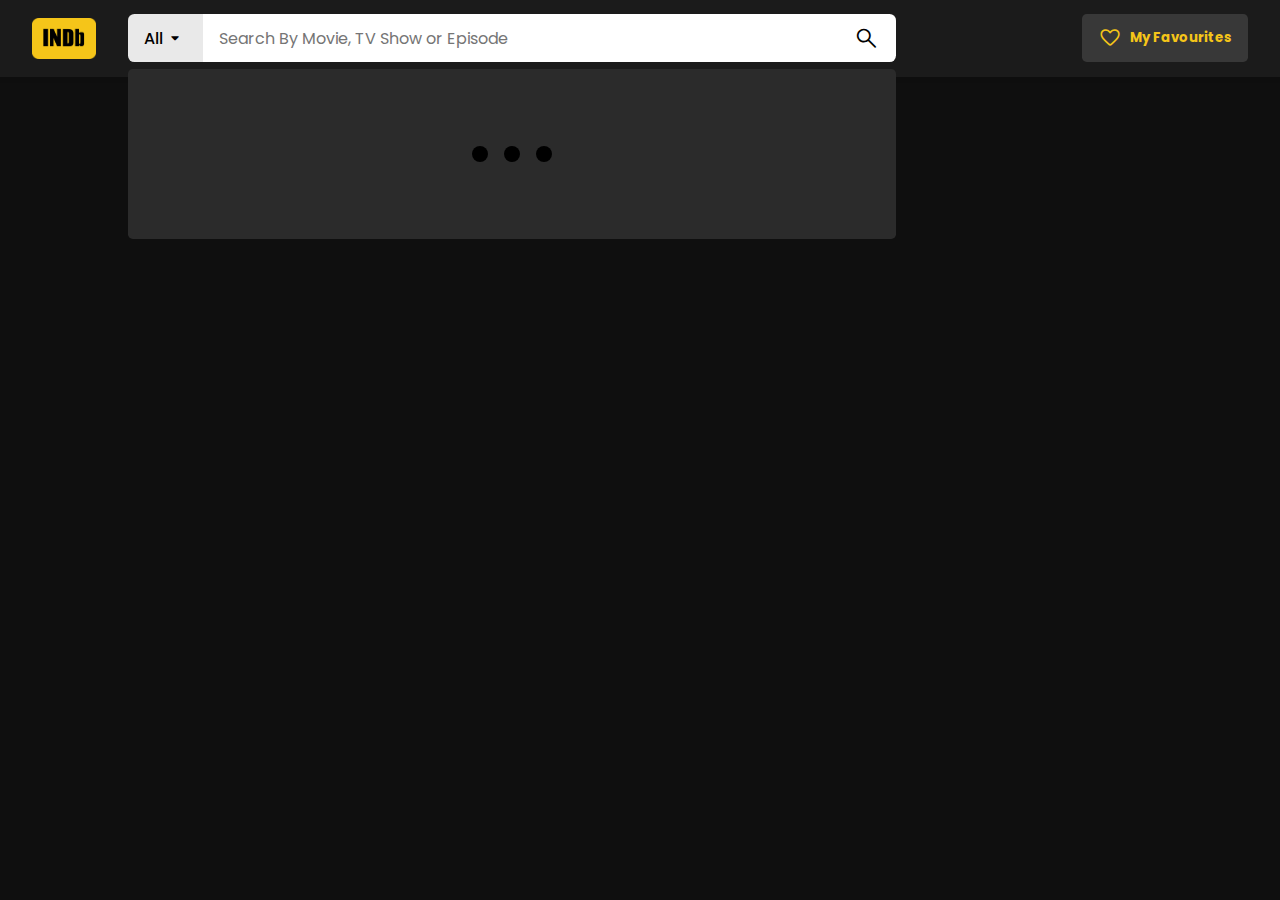
==== index.html @ 8de42b8b "minor" ====
<!DOCTYPE html>
<html lang="en">
  <head>
    <meta charset="UTF-8" />
    <meta name="viewport" content="width=device-width, initial-scale=1.0" />
    <link
      rel="stylesheet"
      href="https://fonts.googleapis.com/css2?family=Material+Symbols+Rounded:opsz,wght,FILL,GRAD@20..48,100..700,0..1,-50..200"
    />
    <link rel="stylesheet" href="style.css" />
    <title>Document</title>
  </head>
  <body>
    <nav>
      <div class="nav-bar">
        <div class="logo">
          <img src="logo.png" alt="" />
        </div>
        <div class="search-bar">
          <div id="category-options-button">
            <span id="selected-option" style="white-space: nowrap">All</span>
            <div class="material-icon-parent">
              <span class="material-symbols-rounded"> arrow_drop_down </span>
            </div>
          </div>
          <input
            type="text"
            id="search-box"
            autocomplete="off"
            placeholder="Search By Movie, TV Show or Episode"
          />
          <button id="search-btn">
            <div class="material-icon-parent">
              <span class="material-symbols-rounded" style="font-size: 1.7rem">
                search
              </span>
            </div>
          </button>
        </div>
        <div class="my-fav-container">
          <button
            id="my-fav-btn"
            style="display: flex; align-items: center; gap: 0.5rem"
          >
            <div class="material-icon-parent">
              <span class="material-symbols-rounded"> favorite </span>
            </div>
            My Favourites
          </button>
        </div>
        <div class="category-menu-items">
          <div class="category-options">
            <div class="category-option" onclick="CategoryOptionSelected(0)">
              <div class="category-option-data">
                <span class="material-symbols-rounded"> search </span>
              </div>
              <div class="category-option-data">All</div>
            </div>
            <div class="category-option" onclick="CategoryOptionSelected(1)">
              <div class="category-option-data">
                <span class="material-symbols-rounded"> movie </span>
              </div>
              <div class="category-option-data">Movies</div>
            </div>
            <div class="category-option" onclick="CategoryOptionSelected(2)">
              <div class="category-option-data">
                <span class="material-symbols-rounded"> live_tv </span>
              </div>
              <div class="category-option-data">Tv Shows</div>
            </div>
            <div class="category-option" onclick="CategoryOptionSelected(3)">
              <div class="category-option-data">
                <span class="material-symbols-rounded"> video_library </span>
              </div>
              <div class="category-option-data">Episodes</div>
            </div>
          </div>
        </div>
        <div class="search-results-container">
          <div class="initial-loading-indicator">
            <div class="loading-dot-container">
              <div class="loading-dot" id="loading-dot-1"></div>
            </div>
            <div class="loading-dot-container">
              <div class="loading-dot" id="loading-dot-2"></div>
            </div>
            <div class="loading-dot-container">
              <div class="loading-dot" id="loading-dot-3"></div>
            </div>
          </div>
        </div>
      </div>
    </nav>
    <script src="app.js"></script>
  </body>
</html>
---- style.css ----
@import url("https://fonts.googleapis.com/css2?family=Poppins:ital,wght@0,100;0,200;0,300;0,400;0,500;0,600;0,700;0,800;0,900;1,100;1,200;1,300;1,400;1,500;1,600;1,700;1,800;1,900&display=swap");

* {
  margin: 0;
  padding: 0;
  font-family: "Poppins", sans-serif;
}
.material-symbols-rounded {
  font-variation-settings: "FILL" 0, "wght" 300, "GRAD" 0, "opsz" 24;
}
.material-icon-parent {
  display: flex;
  justify-content: center;
  align-items: center;
}

body {
  position: relative;
  background-color: rgb(15, 15, 15);
}

.nav-bar {
  box-sizing: border-box;
  width: 100%;
  height: 3rem;
  padding: 2.4rem 2rem;
  background-color: rgb(27, 27, 27);
  box-shadow: rgba(0, 0, 0, 0.04) 0px 3px 5px;
  display: flex;
  align-items: center;
  justify-content: left;
  gap: 2rem;
  position: relative;
}

.category-menu-items {
  position: absolute;
  top: 3.9rem;
  left: 8rem;
  border-radius: 0.1rem;
  overflow: hidden;
  box-shadow: rgba(89, 89, 89, 0.2) 0px 18px 50px -10px;
  display: none;
  z-index: 10;
}
.category-options {
  display: flex;
  flex-direction: column;
  background-color: rgb(52, 52, 52);
}
.category-option {
  padding-left: 0.5rem;
  padding-right: 3rem;
  padding-top: 0.5rem;
  padding-bottom: 0.5rem;
  width: 100%;
  display: flex;
  gap: 2rem;
  flex-grow: 1;
  cursor: pointer;
}
.category-option:hover {
  background-color: rgb(48, 48, 48);
}

.category-option-data {
  display: flex;
  justify-content: left;
  align-items: center;

  color: white;
}

.logo {
  width: 4rem;
  display: flex;
  flex-direction: column;
  justify-content: center;
}

.logo img {
  width: 100%;
  height: auto;
}

.search-bar {
  width: 60vw;
  height: 3rem;
  display: flex;
  align-items: center;
  overflow: hidden;
  border-radius: 0.4rem;
}
#search-box {
  width: 100%;
  height: 100%;
  box-sizing: border-box;
  border-radius: 0;
  border: none;
  padding-left: 1rem;
  font-size: 1rem;
}
#search-box:focus {
  outline: none;
  border: none;
}

#category-options-button {
  height: 100%;
  padding: 0 1rem;
  border-radius: 0;
  cursor: pointer;
  font-weight: 500;
  font-size: 1rem;
  display: flex;
  justify-content: center;
  align-items: center;
  background-color: rgb(233, 233, 233);
  position: relative;
}

#category-options-button:hover {
  background-color: rgb(223, 223, 223);
}

#search-btn {
  height: 100%;
  box-sizing: border-box;
  padding: 0 1rem;
  border-radius: 0;
  border: none;
  background-color: white;
  cursor: pointer;
}
.my-fav-container {
  flex-grow: 1;
  display: flex;
  flex-direction: row-reverse;
  align-items: center;
  height: 2.2rem;
}
#my-fav-btn {
  height: 100%;
  padding: 0.4rem 1rem;
  box-sizing: border-box;
  font-weight: 700;
  border-radius: 0.3rem;
  box-sizing: content-box;
  border-style: none;
  color: #f5c519;
  background-color: rgb(56, 56, 56);
}

.search-results-container {
  background-color: rgb(43, 43, 43);
  position: absolute;
  z-index: 10;
  border-radius: 0.3rem;
  box-sizing: border-box;
  display: flex;
  flex-direction: column;
  gap: 0.5rem;
  padding: 0.3rem 0.7rem;
}

.initial-loading-indicator {
  height: 10rem;
  display: flex;
  justify-content: center;
  align-items: center;
  gap: 1rem;
}

.loading-dot-container {
  width: 1rem;
  height: 1rem;
  position: relative;
}
.loading-dot {
  position: absolute;
  background-color: black;
  width: 100%;
  height: 100%;
  border-radius: 50%;
  animation: bounce 0.7s infinite ease-in-out;
}
#loading-dot-1 {
  animation-delay: 0s;
}
#loading-dot-2 {
  animation-delay: 0.1s;
}
#loading-dot-3 {
  animation-delay: 0.2s;
}

@keyframes bounce {
  0% {
    bottom: 0rem;
  }
  50% {
    bottom: 0.5rem;
  }

  100% {
    bottom: 0rem;
  }
}
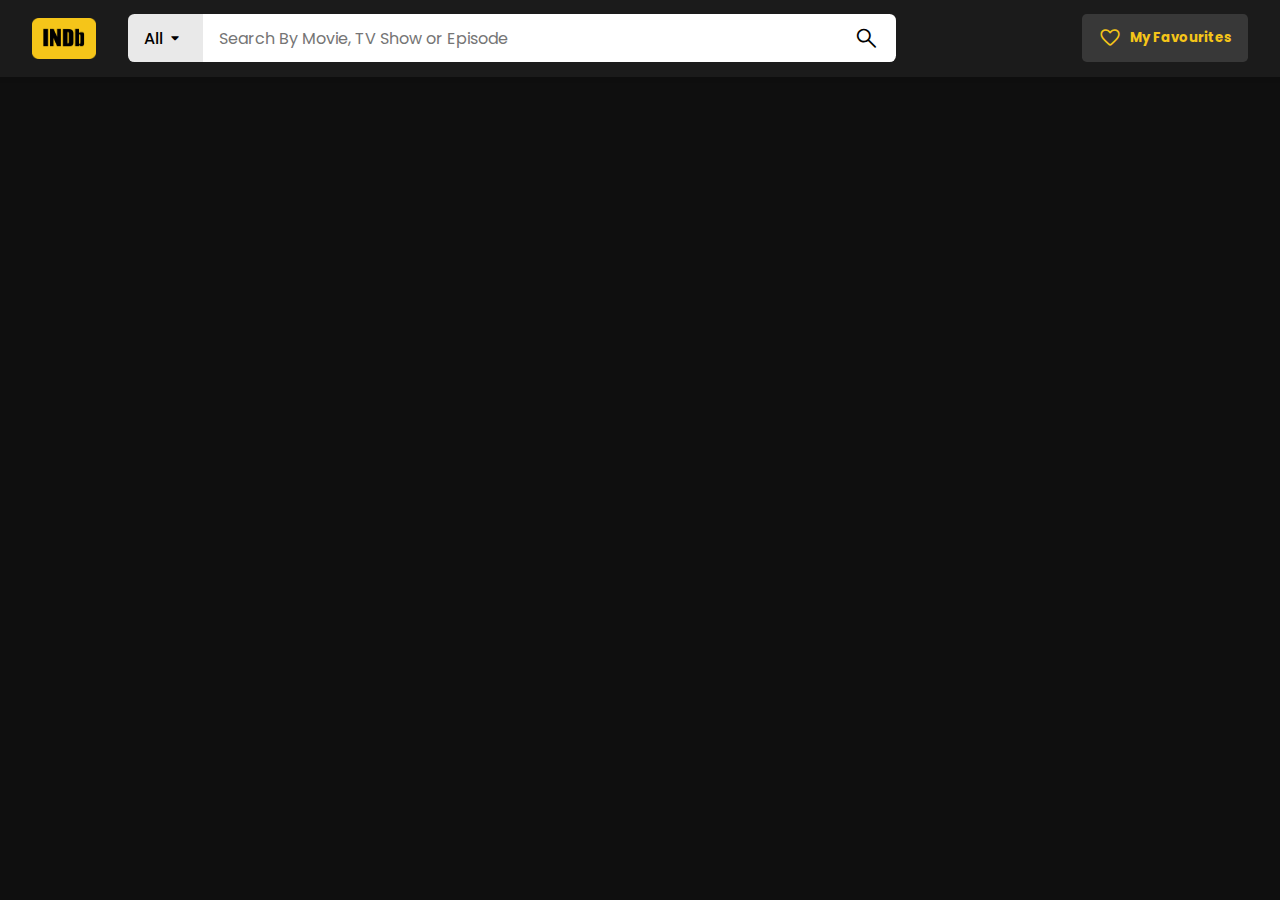
==== commit 31558c75: "minor" ====
--- a/index.html
+++ b/index.html
@@ -7,6 +7,11 @@
       rel="stylesheet"
       href="https://fonts.googleapis.com/css2?family=Material+Symbols+Rounded:opsz,wght,FILL,GRAD@20..48,100..700,0..1,-50..200"
     />
+    <link
+      href="https://fonts.googleapis.com/css?family=Material+Icons|Material+Icons+Outlined|Material+Icons+Two+Tone|Material+Icons+Round|Material+Icons+Sharp"
+      rel="stylesheet"
+    />
+
     <link rel="stylesheet" href="style.css" />
     <title>Document</title>
   </head>
@@ -88,6 +93,27 @@
               <div class="loading-dot" id="loading-dot-3"></div>
             </div>
           </div>
+          <div class="results">
+            <div class="search-result-container">
+              <div class="result-img">
+                <img src="testPoster.jpg" alt="" />
+              </div>
+              <div class="result-data-text">
+                <div class="result-name">Breaking Bad</div>
+                <div class="result-year">2008 - 2013</div>
+                <div class="result-genre">Crime, Drama, Thriller</div>
+              </div>
+              <div class="fav-btn-container material-icon-parent">
+                <span
+                  onmouseenter="ToggleFavButton(this)"
+                  onmouseleave="ToggleFavButton(this)"
+                  class="material-icons-round"
+                >
+                  favorite_border
+                </span>
+              </div>
+            </div>
+          </div>
         </div>
       </div>
     </nav>
--- a/style.css
+++ b/style.css
@@ -161,6 +161,8 @@
   flex-direction: column;
   gap: 0.5rem;
   padding: 0.3rem 0.7rem;
+  display: none;
+  overflow: hidden;
 }
 
 .initial-loading-indicator {
@@ -206,3 +208,53 @@
     bottom: 0rem;
   }
 }
+
+.search-result-container {
+  display: flex;
+  flex-wrap: wrap;
+  gap: 0.5rem;
+  background-color: rgb(50, 50, 50);
+  padding: 0.2rem;
+  border-radius: 0.1rem;
+  cursor: pointer;
+}
+.search-result-container:hover {
+  background-color: rgb(61, 61, 61);
+}
+.result-img {
+  width: 4.5rem;
+  height: 4.5rem;
+  overflow: hidden;
+  display: flex;
+  justify-content: center;
+}
+
+.result-img img {
+  width: auto;
+  height: 100%;
+}
+
+.result-name {
+  color: white;
+}
+.result-data-text {
+  display: flex;
+  flex-direction: column;
+  flex-grow: 1;
+  gap: 0.1rem;
+}
+.result-year {
+  color: rgb(165, 165, 165);
+  font-size: 0.8rem;
+}
+.result-genre {
+  color: rgb(165, 165, 165);
+  font-size: 0.8rem;
+}
+.fav-btn-container {
+  padding: 0 1.5rem;
+}
+.fav-btn-container span {
+  font-size: 2rem;
+  color: grey;
+}
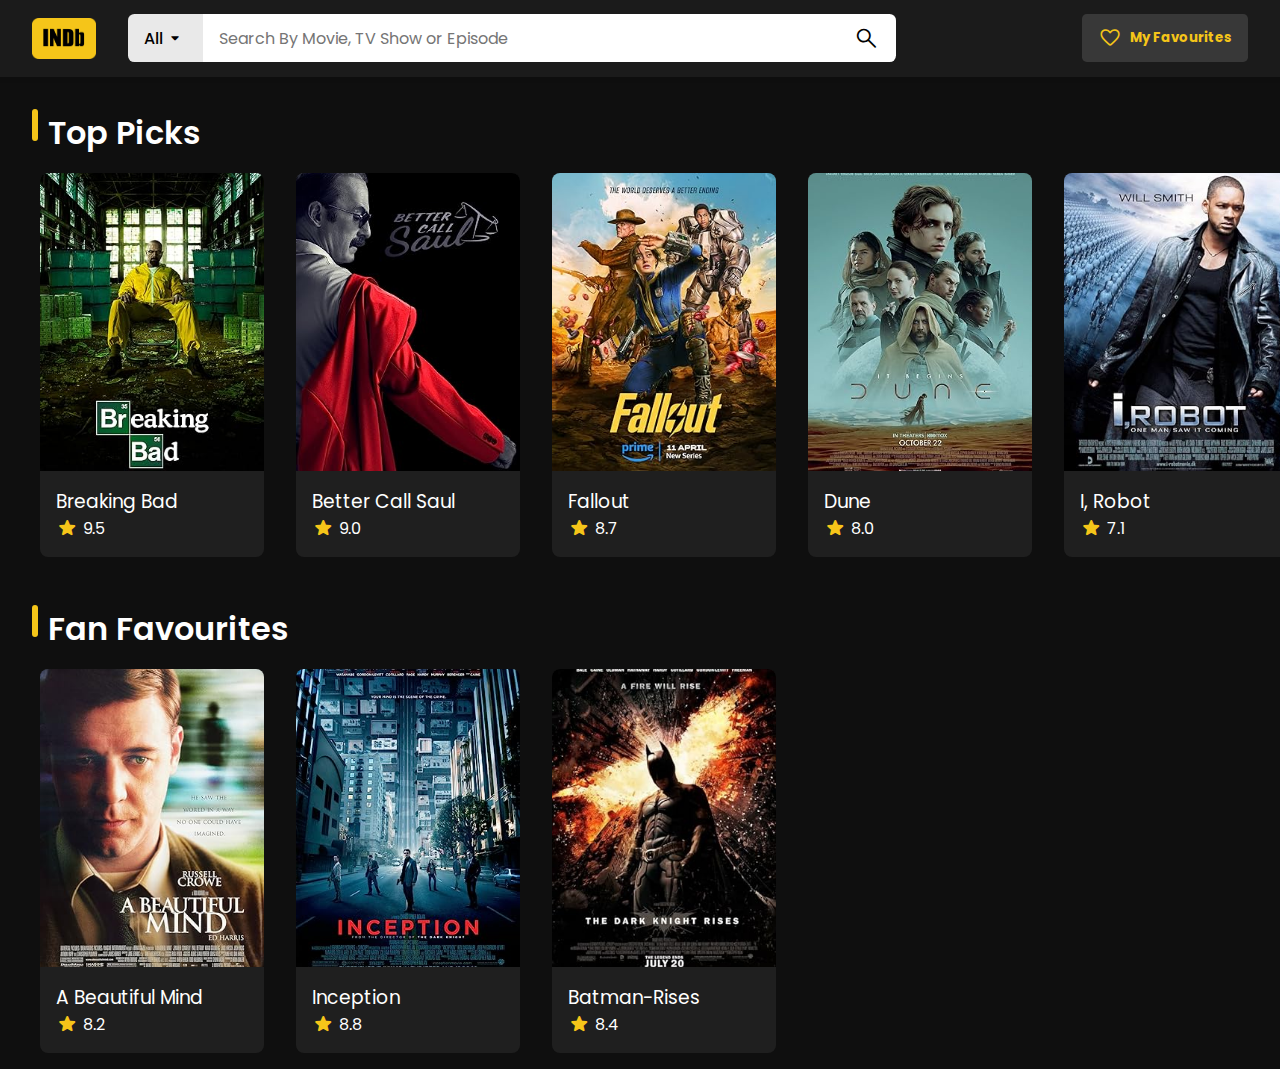
==== commit 227c70e7: "minor" ====
--- a/index.html
+++ b/index.html
@@ -93,30 +93,24 @@
               <div class="loading-dot" id="loading-dot-3"></div>
             </div>
           </div>
-          <div class="results">
-            <div class="search-result-container">
-              <div class="result-img">
-                <img src="testPoster.jpg" alt="" />
-              </div>
-              <div class="result-data-text">
-                <div class="result-name">Breaking Bad</div>
-                <div class="result-year">2008 - 2013</div>
-                <div class="result-genre">Crime, Drama, Thriller</div>
-              </div>
-              <div class="fav-btn-container material-icon-parent">
-                <span
-                  onmouseenter="ToggleFavButton(this)"
-                  onmouseleave="ToggleFavButton(this)"
-                  class="material-icons-round"
-                >
-                  favorite_border
-                </span>
-              </div>
-            </div>
-          </div>
+          <div class="results"></div>
         </div>
       </div>
     </nav>
+    <main>
+      <div class="page-1">
+        <!-- Top Picks -->
+        <section id="top-pics-list">
+          <div class="movie-list-heading"><h1>Top Picks</h1></div>
+          <div class="movie-list"></div>
+        </section>
+        <section id="fan-fav-list">
+          <div class="movie-list-heading"><h1>Fan Favourites</h1></div>
+          <div class="movie-list"></div>
+        </section>
+      </div>
+      <div class="page-2"></div>
+    </main>
     <script src="app.js"></script>
   </body>
 </html>
--- a/style.css
+++ b/style.css
@@ -12,6 +12,9 @@
   display: flex;
   justify-content: center;
   align-items: center;
+}
+:root {
+  --website-theme: #f5c519;
 }
 
 body {
@@ -147,8 +150,13 @@
   border-radius: 0.3rem;
   box-sizing: content-box;
   border-style: none;
-  color: #f5c519;
+  color: var(--website-theme);
   background-color: rgb(56, 56, 56);
+  cursor: pointer;
+}
+
+#my-fav-btn:hover {
+  background-color: rgb(49, 49, 49);
 }
 
 .search-results-container {
@@ -253,8 +261,98 @@
 }
 .fav-btn-container {
   padding: 0 1.5rem;
+  border-radius: 0.3rem;
+}
+.fav-btn-container:hover {
+  background-color: rgb(37, 37, 37);
 }
 .fav-btn-container span {
   font-size: 2rem;
   color: grey;
 }
+
+.movie-list-heading {
+  margin-top: 2rem;
+}
+
+.movie-list-heading h1 {
+  margin-left: 3rem;
+  color: white;
+  position: relative;
+  display: inline-block;
+  font-weight: 600;
+}
+
+.movie-list-heading h1::after {
+  content: "";
+  position: absolute;
+  width: 0.4rem;
+  height: 2rem;
+  background-color: var(--website-theme);
+  border-radius: 0.25rem;
+  left: -1rem;
+}
+
+.movie-list {
+  padding: 1rem 2.5rem;
+  display: flex;
+  gap: 2rem;
+  flex-wrap: nowrap;
+  overflow-x: auto;
+  overflow-y: hidden;
+}
+
+.movie-container {
+  flex: 0 0 14rem;
+  height: 24rem;
+  background-color: rgb(31, 31, 31);
+  display: flex;
+  flex-direction: column;
+  cursor: default;
+  border-radius: 0.5rem;
+  overflow: hidden;
+  user-select: none;
+}
+.movie-container:hover {
+  box-shadow: rgba(78, 78, 78, 0.2) 0px 7px 29px 0px;
+}
+
+.poster {
+  width: 100%;
+  height: 20rem;
+  background-image: url("testPoster.jpg");
+  background-size: cover;
+  background-position: center;
+  cursor: pointer;
+}
+.poster:hover {
+  filter: brightness(120%);
+}
+
+.movie-details {
+  padding: 1rem;
+}
+
+.movie-details h3 {
+  font-weight: 400;
+  color: white;
+  cursor: pointer;
+}
+.movie-details h3:hover {
+  text-decoration: underline;
+}
+
+.movie-rating {
+  display: flex;
+  align-items: center;
+  color: white;
+  gap: 0.3rem;
+}
+.movie-rating span:nth-child(1) {
+  color: var(--website-theme);
+  font-size: 1.4rem;
+}
+.movie-rating span:nth-child(2) {
+  color: white;
+  font-size: 1rem;
+}
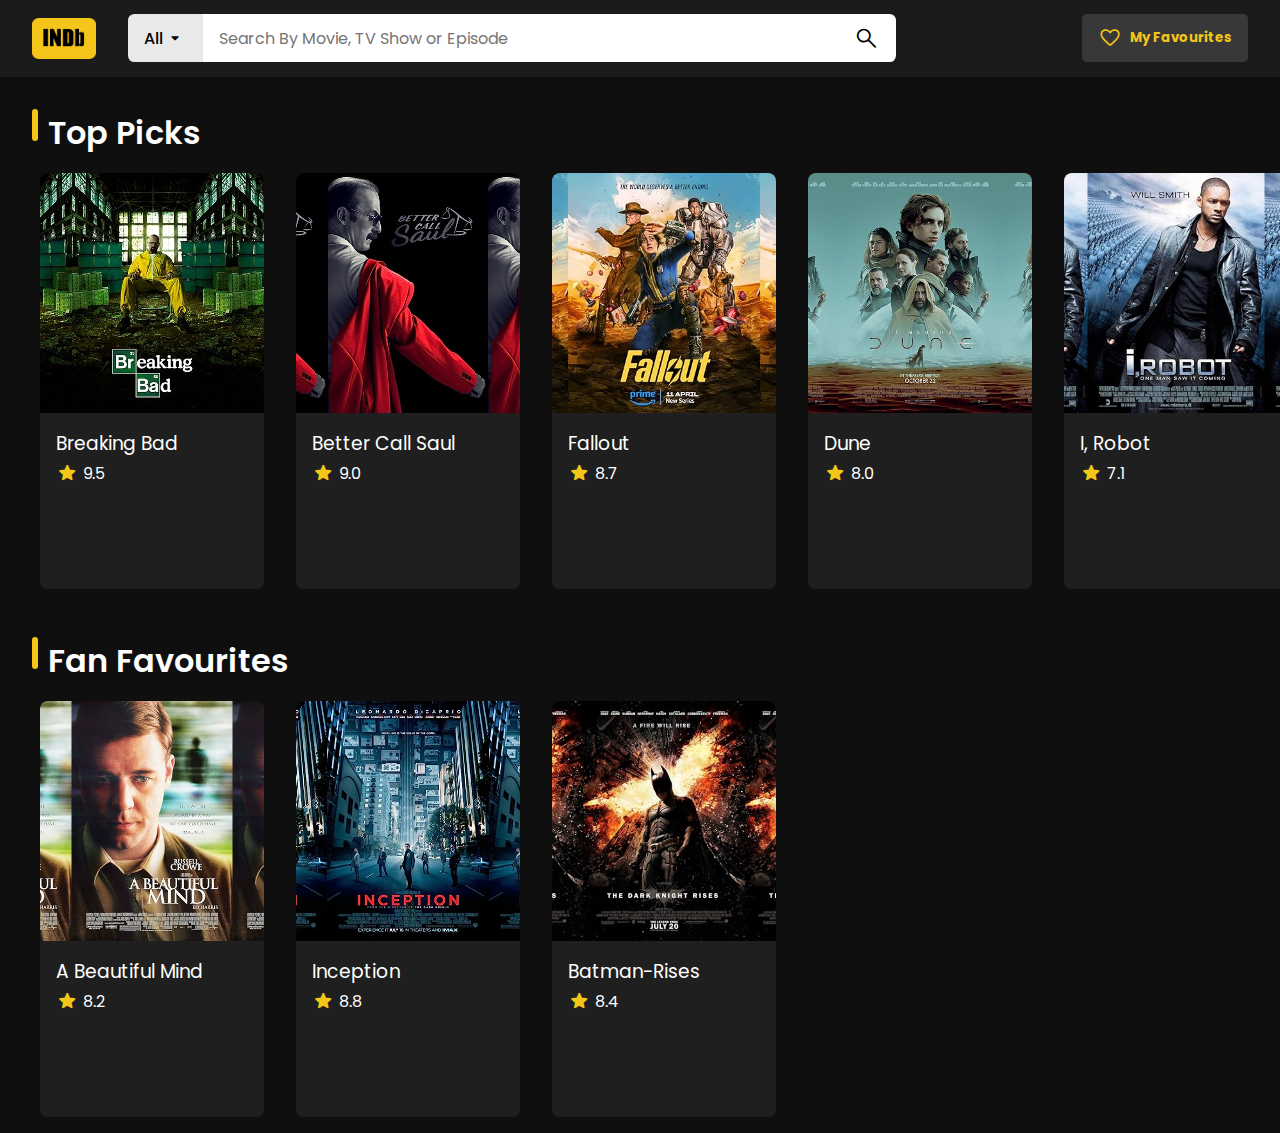
==== commit 2a998f6f: "minor" ====
--- a/index.html
+++ b/index.html
@@ -44,6 +44,7 @@
         </div>
         <div class="my-fav-container">
           <button
+            onclick="LoadMyFavPage()"
             id="my-fav-btn"
             style="display: flex; align-items: center; gap: 0.5rem"
           >
@@ -98,7 +99,7 @@
       </div>
     </nav>
     <main>
-      <div class="page-1">
+      <div class="page-home">
         <!-- Top Picks -->
         <section id="top-pics-list">
           <div class="movie-list-heading"><h1>Top Picks</h1></div>
@@ -109,7 +110,7 @@
           <div class="movie-list"></div>
         </section>
       </div>
-      <div class="page-2"></div>
+      <div class="page-movie-details"></div>
     </main>
     <script src="app.js"></script>
   </body>
--- a/style.css
+++ b/style.css
@@ -304,7 +304,7 @@
 
 .movie-container {
   flex: 0 0 14rem;
-  height: 24rem;
+  height: 26rem;
   background-color: rgb(31, 31, 31);
   display: flex;
   flex-direction: column;
@@ -319,9 +319,11 @@
 
 .poster {
   width: 100%;
-  height: 20rem;
+  height: 15rem;
+  flex-shrink: 0;
+  flex-grow: 0;
   background-image: url("testPoster.jpg");
-  background-size: cover;
+  background-size: contain;
   background-position: center;
   cursor: pointer;
 }
@@ -331,6 +333,10 @@
 
 .movie-details {
   padding: 1rem;
+  min-height: 4rem;
+  max-height: 4rem;
+  flex-grow: 0;
+  flex-shrink: 0;
 }
 
 .movie-details h3 {
@@ -343,6 +349,7 @@
 }
 
 .movie-rating {
+  margin-top: 0.2rem;
   display: flex;
   align-items: center;
   color: white;
@@ -356,3 +363,36 @@
   color: white;
   font-size: 1rem;
 }
+.remove-fav-btn {
+  flex-shrink: 0;
+  flex-grow: 0;
+  display: flex;
+  justify-content: center;
+  height: 2rem;
+  padding: 1rem;
+}
+
+.remove-fav-btn button {
+  padding: 1rem 4rem;
+  display: flex;
+  justify-content: center;
+  align-items: center;
+  border-radius: 0.24rem;
+  box-sizing: content-box;
+  cursor: pointer;
+  background-color: rgb(71, 71, 71);
+  border-style: none;
+  color: rgb(232, 0, 0);
+  font-size: 1rem;
+}
+
+.remove-fav-btn button:hover {
+  background-color: rgb(88, 88, 88);
+}
+
+.page-movie-details {
+  display: none;
+  width: 100vw;
+  height: 100vh;
+  background-color: red;
+}
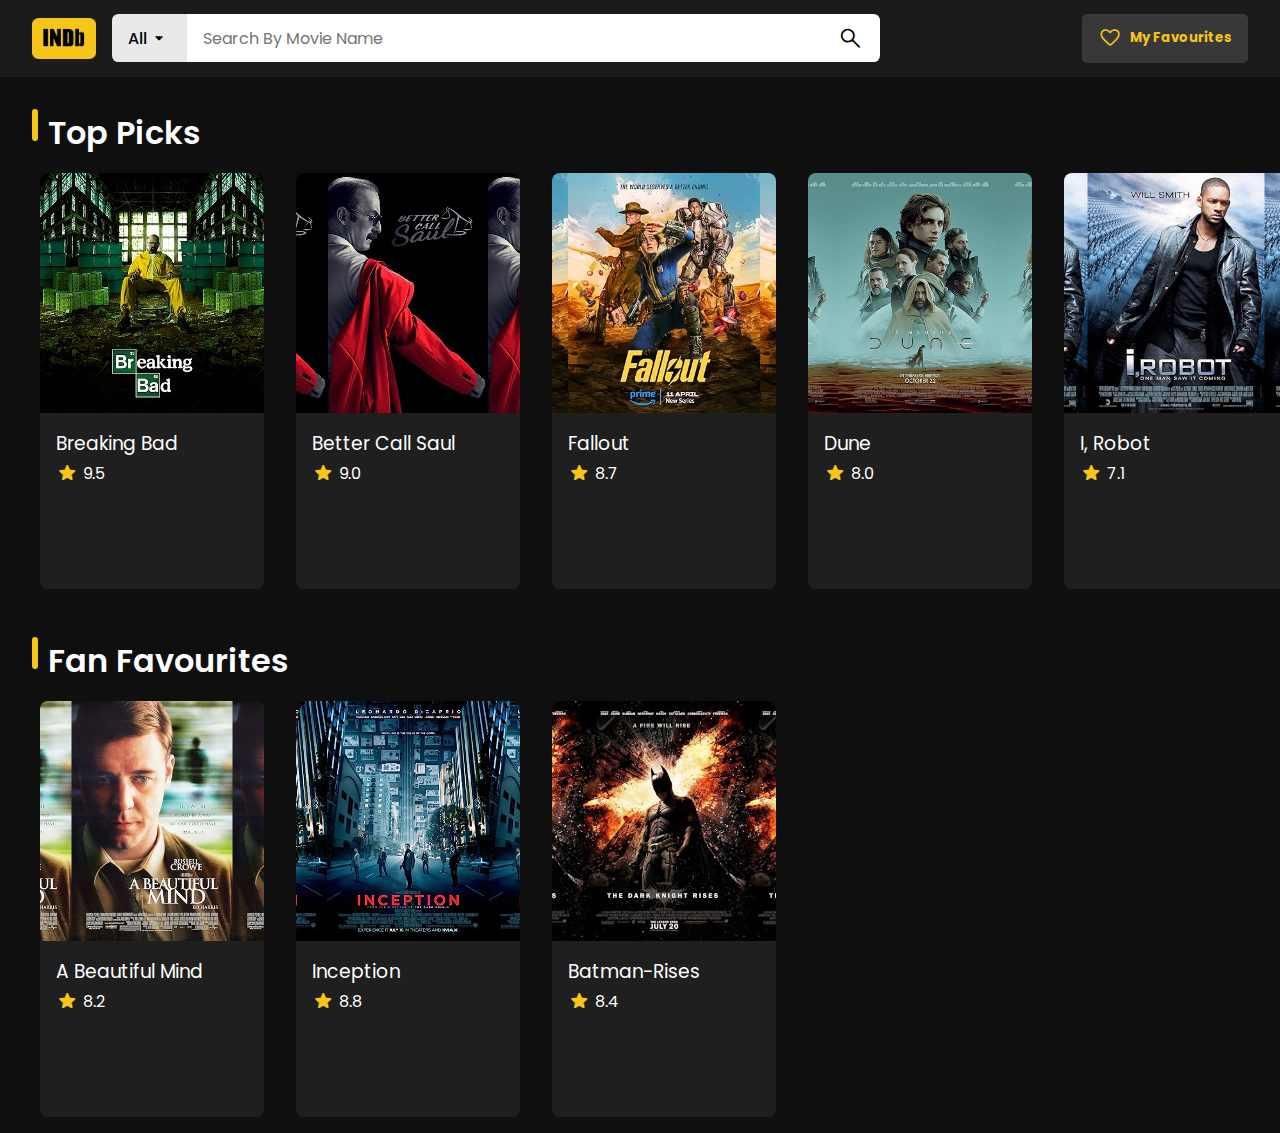
==== commit 8332a813: "minor" ====
--- a/index.html
+++ b/index.html
@@ -32,9 +32,9 @@
             type="text"
             id="search-box"
             autocomplete="off"
-            placeholder="Search By Movie, TV Show or Episode"
+            placeholder="Search By Movie Name"
           />
-          <button id="search-btn">
+          <button onclick="SearchClicked()" id="search-btn">
             <div class="material-icon-parent">
               <span class="material-symbols-rounded" style="font-size: 1.7rem">
                 search
@@ -51,7 +51,7 @@
             <div class="material-icon-parent">
               <span class="material-symbols-rounded"> favorite </span>
             </div>
-            My Favourites
+            <span id="my-fav-text"> My Favourites</span>
           </button>
         </div>
         <div class="category-menu-items">
--- a/style.css
+++ b/style.css
@@ -32,7 +32,7 @@
   display: flex;
   align-items: center;
   justify-content: left;
-  gap: 2rem;
+  gap: 1rem;
   position: relative;
 }
 
@@ -58,7 +58,7 @@
   padding-bottom: 0.5rem;
   width: 100%;
   display: flex;
-  gap: 2rem;
+  gap: 1rem;
   flex-grow: 1;
   cursor: pointer;
 }
@@ -138,9 +138,9 @@
 .my-fav-container {
   flex-grow: 1;
   display: flex;
-  flex-direction: row-reverse;
-  align-items: center;
-  height: 2.2rem;
+  justify-content: end;
+  align-items: center;
+  height: 2.3rem;
 }
 #my-fav-btn {
   height: 100%;
@@ -152,6 +152,7 @@
   border-style: none;
   color: var(--website-theme);
   background-color: rgb(56, 56, 56);
+
   cursor: pointer;
 }
 
@@ -394,5 +395,90 @@
   display: none;
   width: 100vw;
   height: 100vh;
-  background-color: red;
-}
+}
+
+/* Style for extra large devices (Large desktops, 1200px and up) */
+@media (min-width: 1200px) {
+  #my-fav-text {
+    display: inline;
+  }
+}
+
+/* Style for large devices (Desktops, 992px and up) */
+@media (min-width: 992px) and (max-width: 1199px) {
+  #my-fav-text {
+    display: inline;
+  }
+}
+
+/* Style for medium devices (Tablets, 768px and up) */
+@media (min-width: 768px) and (max-width: 991px) {
+  #my-fav-text {
+    display: none;
+  }
+  .logo {
+    display: none;
+  }
+}
+
+/* Style for small devices (Landscape phones, 576px and up) */
+@media (min-width: 576px) and (max-width: 767px) {
+  #my-fav-text {
+    display: none;
+  }
+  .logo {
+    display: none;
+  }
+  #category-options-button {
+    display: none;
+  }
+  .search-bar {
+    width: 100vw;
+  }
+  #search-btn {
+    display: none;
+  }
+  .nav-bar {
+    padding: 2rem 0.4rem;
+  }
+  .result-img {
+    display: none;
+  }
+  .result-data-text {
+    font-size: 0.8rem;
+  }
+  .fav-btn-container span {
+    font-size: 1rem;
+  }
+}
+
+/* Style for extra small devices (Portrait phones, less than 576px) */
+@media (max-width: 575px) {
+  #my-fav-text {
+    display: none;
+  }
+  .logo {
+    display: none;
+  }
+  #category-options-button {
+    display: none;
+  }
+  .search-bar {
+    width: 100vw;
+  }
+  #search-btn {
+    display: none;
+  }
+  .nav-bar {
+    padding: 2rem 0.4rem;
+  }
+  .result-img {
+    display: none;
+  }
+  .result-data-text {
+    font-size: 0.8rem;
+  }
+  .fav-btn-container span {
+    font-size: 1rem;
+  }
+}
